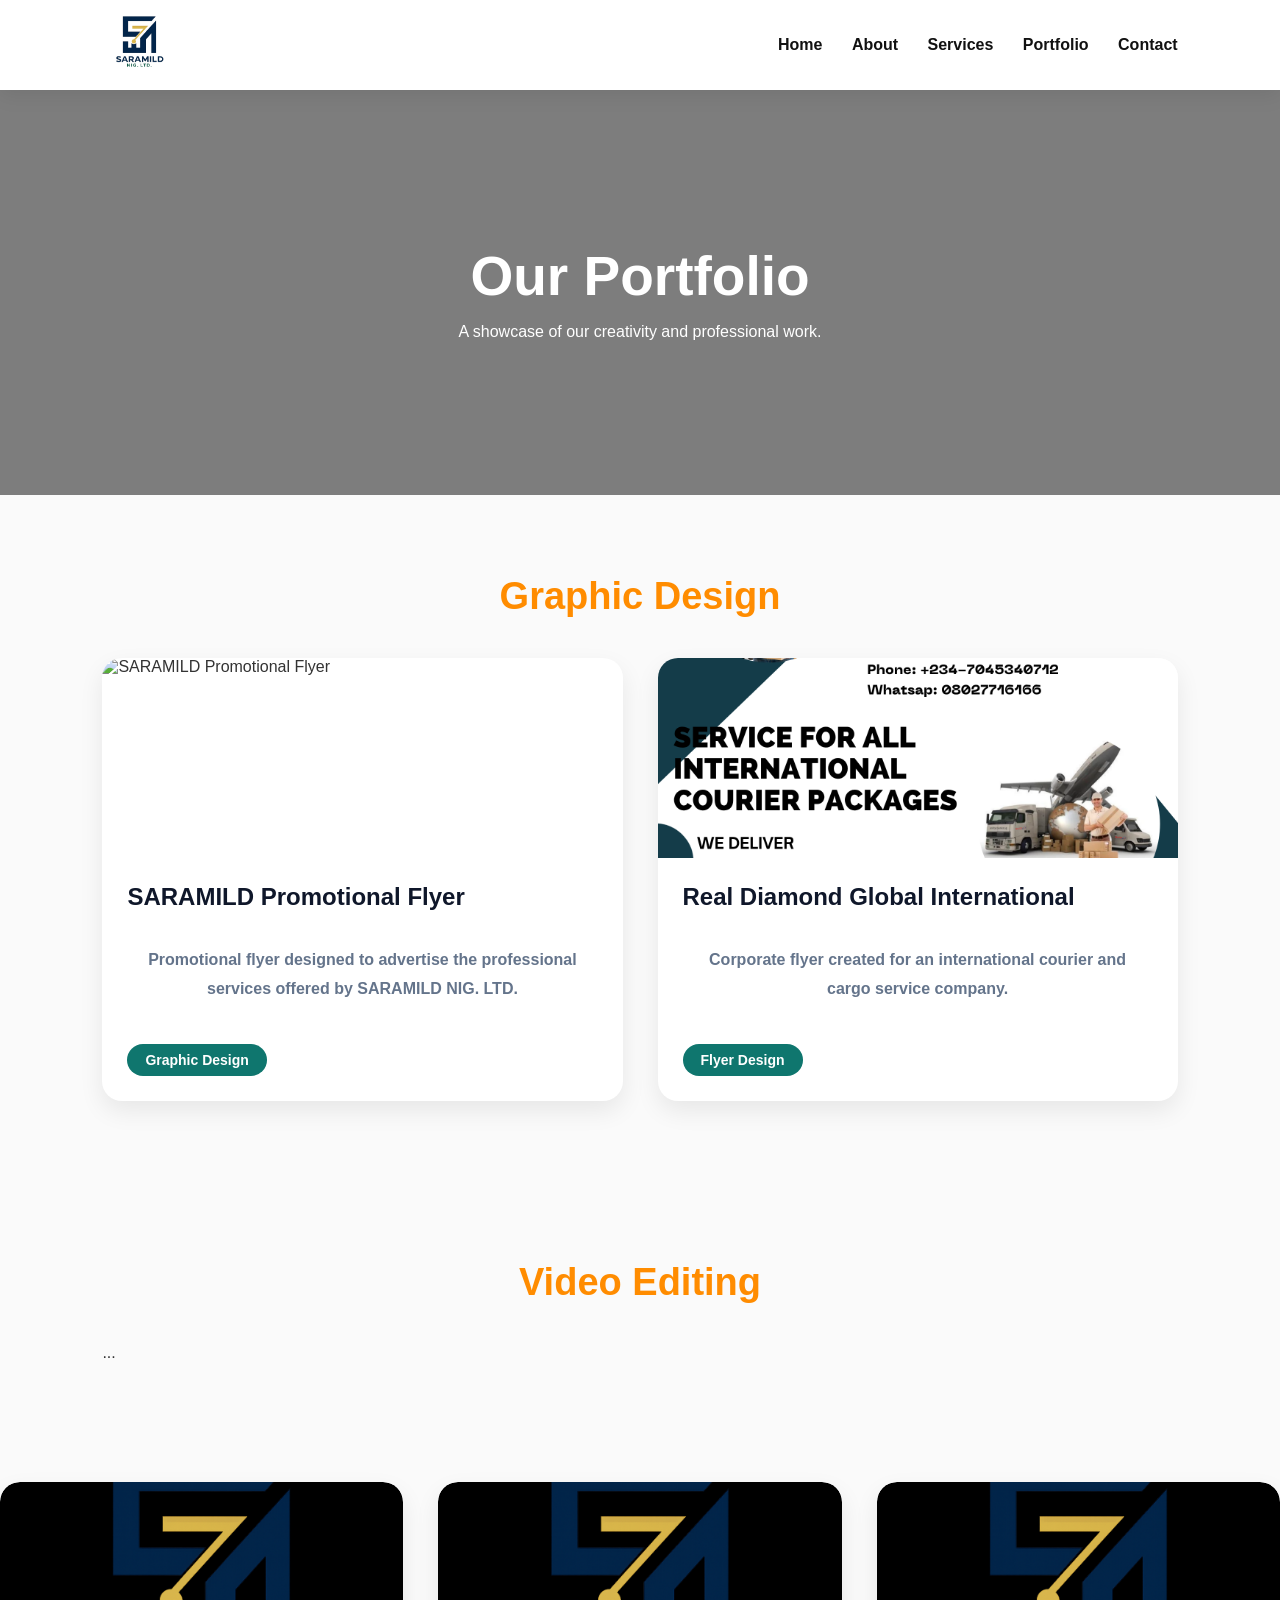
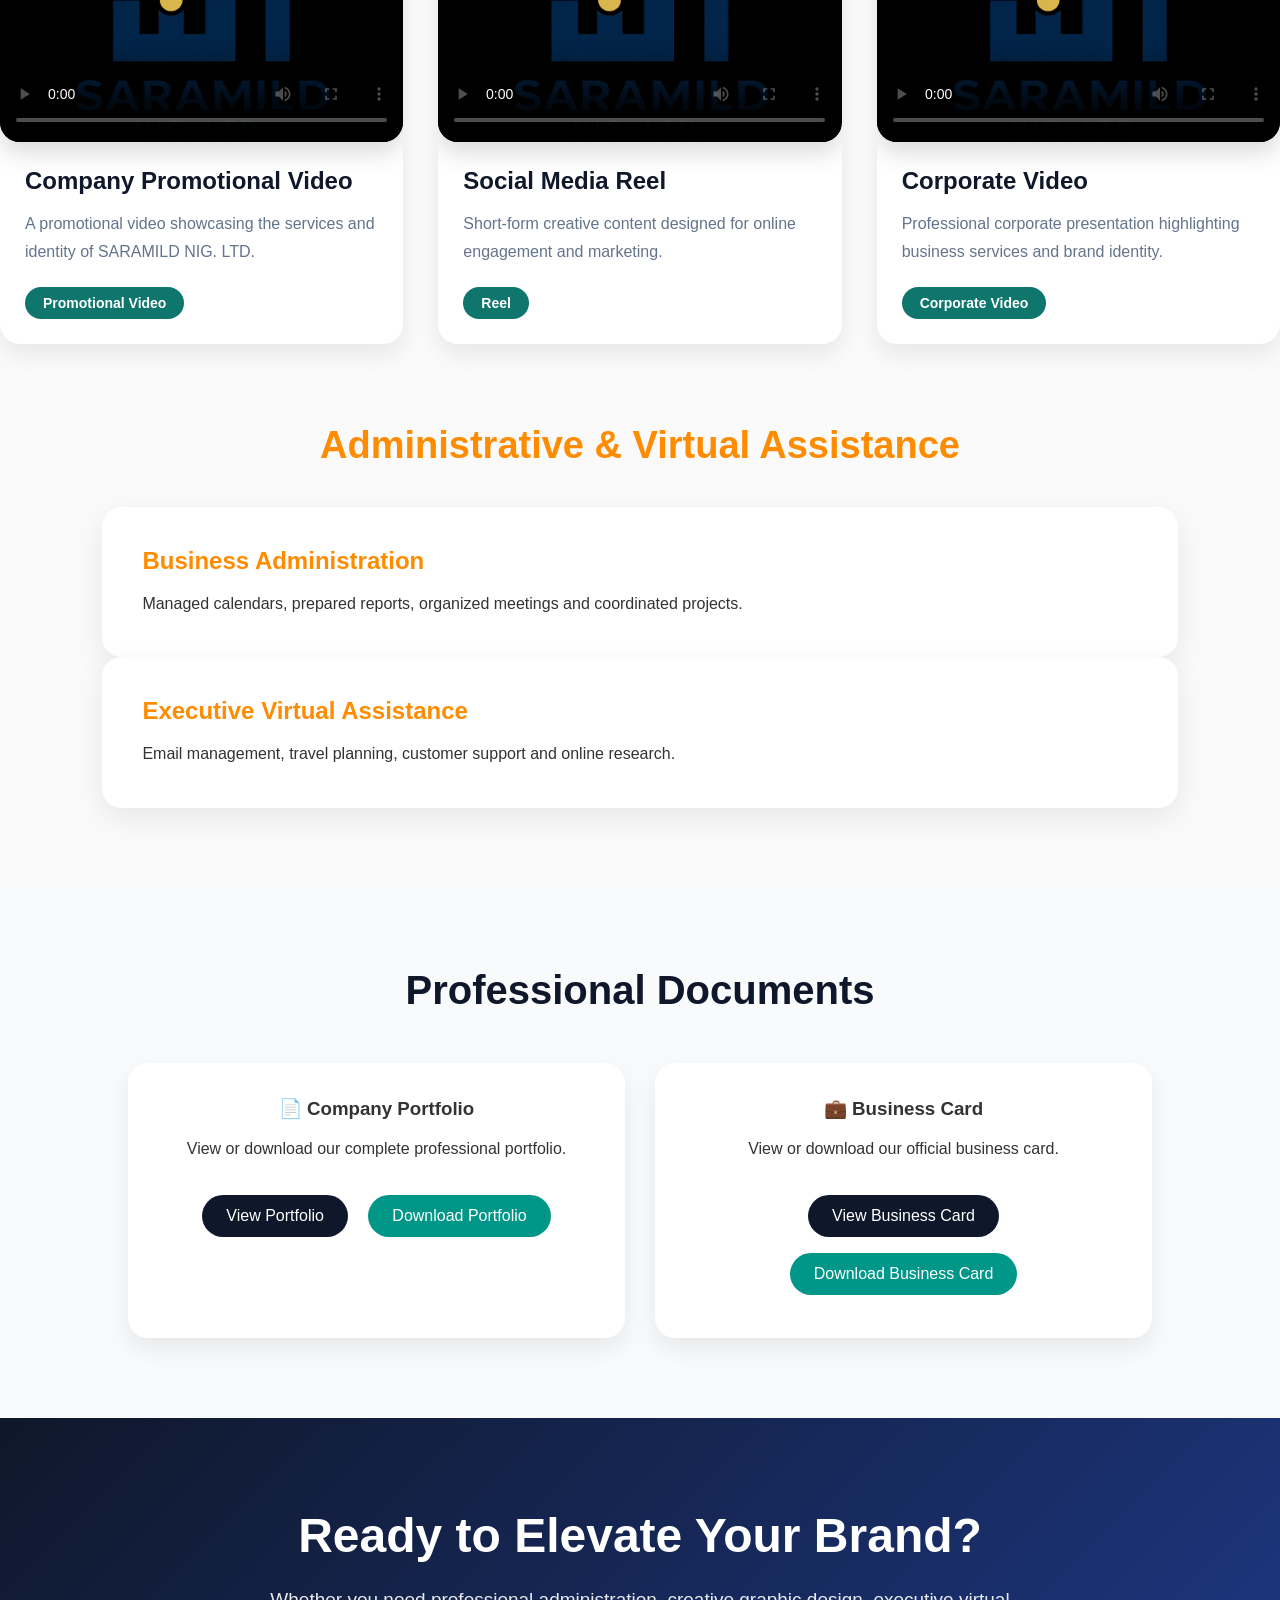
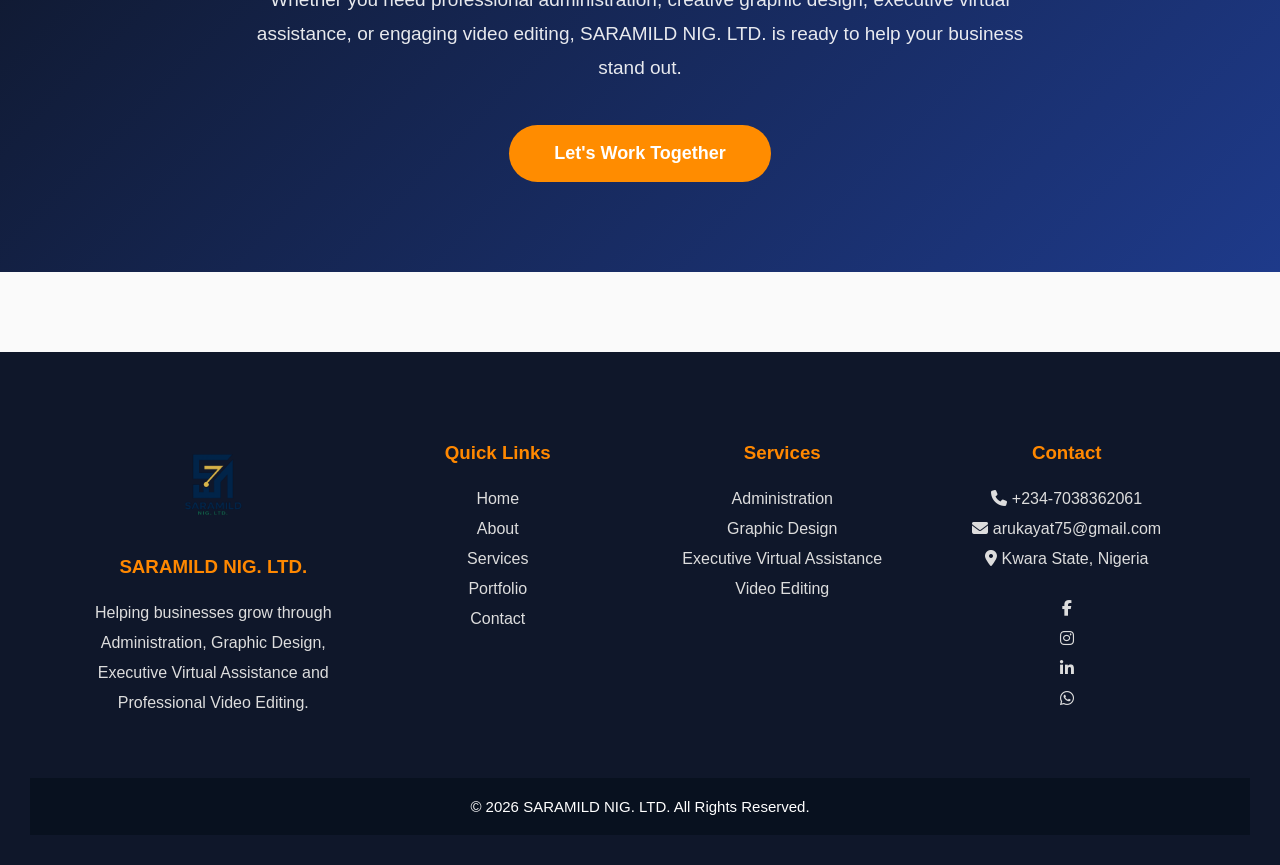
==== portfolio.html @ d6ff6238 "Update SARAMILD website" ====
<!DOCTYPE html>
<html lang="en">

<head>

<link rel="stylesheet"
href="https://cdnjs.cloudflare.com/ajax/libs/font-awesome/6.5.2/css/all.min.css">

<meta charset="UTF-8">
<meta name="viewport" content="width=device-width, initial-scale=1.0">

<title>Portfolio | SARAMILD NIG. LTD.</title>

<link rel="stylesheet" href="style.css">

</head>

<body>

<header>

<div class="logo">

<a href="index.html">

<img src="images/logo.png" alt="SARAMILD Logo">

</a>

</div>

<nav>

<a href="index.html">Home</a>
<a href="about.html">About</a>
<a href="services.html">Services</a>
<a href="portfolio.html">Portfolio</a>
<a href="contact.html">Contact</a>

</nav>

</header>

<section class="page-banner">

<h1>Our Portfolio</h1>

<p>
A showcase of our creativity and professional work.
</p>

</section>

<section class="portfolio">    

<h2>Graphic Design</h2>

<div class="gallery">

    <!-- Project 1 -->
    <div class="gallery-item">

        <img src="images/my-flyer.png" alt="SARAMILD Promotional Flyer">

        <div class="project-info">

            <h3>SARAMILD Promotional Flyer</h3>

            <p>
                Promotional flyer designed to advertise the professional services
                offered by SARAMILD NIG. LTD.
            </p>

            <span class="category">Graphic Design</span>

        </div>

    </div>

    <!-- Project 2 -->
    <div class="gallery-item">

        <img src="images/real-diamond-flyer.png" alt="Real Diamond Global Flyer">

        <div class="project-info">

            <h3>Real Diamond Global International</h3>

            <p>
                Corporate flyer created for an international courier and cargo
                service company.
            </p>

            <span class="category">Flyer Design</span>

        </div>

    </div>

</div>

</section>

<section class="portfolio">

<h2>Video Editing</h2>

<div class="video-gallery">

...

</div>

</section>

<div class="video-gallery">


    <!-- Video 1 -->
    <div class="video-card">

        <video controls poster="images/logo.png">

            <source src="videos/promo.mp4" type="video/mp4">

        </video>

        <div class="project-info">

            <h3>Company Promotional Video</h3>

            <p>
                A promotional video showcasing the services and identity
                of SARAMILD NIG. LTD.
            </p>

            <span class="category">
                Promotional Video
            </span>

        </div>

    </div>





    <!-- Video 2 -->

    <div class="video-card">

        <video controls poster="images/logo.png">

            <source src="videos/reels.mp4" type="video/mp4">

        </video>

        <div class="project-info">

            <h3>Social Media Reel</h3>

            <p>
                Short-form creative content designed for online engagement
                and marketing.
            </p>

            <span class="category">
                Reel
            </span>

        </div>

    </div>






    <!-- Video 3 -->

    <div class="video-card">

        <video controls poster="images/logo.png">

            <source src="videos/corporate.mp4" type="video/mp4">

        </video>

        <div class="project-info">

            <h3>Corporate Video</h3>

            <p>
                Professional corporate presentation highlighting business
                services and brand identity.
            </p>

            <span class="category">
                Corporate Video
            </span>

        </div>

    </div>

</div>



<section class="portfolio">

<h2>Administrative & Virtual Assistance</h2>

<div class="card">

<h3>Business Administration</h3>

<p>

Managed calendars, prepared reports,
organized meetings and coordinated projects.

</p>

</div>

<div class="card">

<h3>Executive Virtual Assistance</h3>

<p>

Email management, travel planning,
customer support and online research.

</p>

</div>

</section>


<section class="documents">

    <h2>Professional Documents</h2>

    <div class="document-grid">

        <div class="document-card">

            <h3>📄 Company Portfolio</h3>

            <p>View or download our complete professional portfolio.</p>

            <a href="Saramild Portfolio.pdf"
               target="_blank"
               class="btn">
               View Portfolio
            </a>

            <a href="Saramild Portfolio.pdf"
               download
               class="btn download">
               Download Portfolio
            </a>

        </div>

        <div class="document-card">

            <h3>💼 Business Card</h3>

            <p>View or download our official business card.</p>

            <a href="Saramild Business Card.pdf"
               target="_blank"
               class="btn">
               View Business Card
            </a>

            <a href="Saramild Business Card.pdf"
               download
               class="btn download">
               Download Business Card
            </a>

        </div>

    </div>

</section>


<section class="cta">

    <h2>Ready to Elevate Your Brand?</h2>

    <p>
        Whether you need professional administration,
        creative graphic design, executive virtual assistance,
        or engaging video editing, SARAMILD NIG. LTD.
        is ready to help your business stand out.
    </p>

    <a href="contact.html" class="cta-btn">
        Let's Work Together
    </a>

</section>



<footer class="footer">

    <div class="footer-container">

        <div class="footer-box">
            <img src="images/logo.png" class="footer-logo">

            <h3>SARAMILD NIG. LTD.</h3>

            <p>
                Helping businesses grow through
                Administration, Graphic Design,
                Executive Virtual Assistance and
                Professional Video Editing.
            </p>
        </div>

        <div class="footer-box">

            <h3>Quick Links</h3>

            <a href="index.html">Home</a>

            <a href="about.html">About</a>

            <a href="services.html">Services</a>

            <a href="portfolio.html">Portfolio</a>

            <a href="contact.html">Contact</a>

        </div>

        <div class="footer-box">

            <h3>Services</h3>

            <p>Administration</p>

            <p>Graphic Design</p>

            <p>Executive Virtual Assistance</p>

            <p>Video Editing</p>

        </div>

        <div class="footer-box">

            <h3>Contact</h3>

            <p>
                <i class="fa-solid fa-phone"></i>

                +234-7038362061
            </p>

            <p>
                <i class="fa-solid fa-envelope"></i>

                arukayat75@gmail.com
            </p>

            <p>
                <i class="fa-solid fa-location-dot"></i>

                Kwara State, Nigeria
            </p>

            <div class="social-icons">

                <a href="#"><i class="fab fa-facebook-f"></i></a>

                <a href="#"><i class="fab fa-instagram"></i></a>

                <a href="#"><i class="fab fa-linkedin-in"></i></a>

                <a href="#"><i class="fab fa-whatsapp"></i></a>

            </div>

        </div>

    </div>

    <div class="footer-bottom">

        © 2026 SARAMILD NIG. LTD.
        All Rights Reserved.

    </div>

</footer>

<script src="js/script.js"></script>

</body>


</html>
---- style.css ----
:root{

--primary:#ff8c00;
--dark:#111;
--light:#ffffff;
--text:#333;

}


*{

margin:0;
padding:0;
box-sizing:border-box;

}


body{

font-family:'Segoe UI',sans-serif;
background:#fafafa;
color:var(--text);

}



header{

height:80px;
padding:0 8%;
min-height:90px;

display:flex;
justify-content:space-between;
align-items:center;

background:white;

box-shadow:0 5px 20px rgba(0,0,0,.08);

position:sticky;
top:0;
z-index:10;

}



.logo img{
    height:75px;
    width:auto;
    transition:.4s;
}

.logo img:hover{
    transform:scale(1.08);
}

.logo span{

color:var(--dark);

}



nav a{

margin-left:25px;
text-decoration:none;
color:var(--dark);
font-weight:600;

}


nav a:hover{

color:var(--primary);

}




.hero{

display:flex;

justify-content:space-between;

align-items:center;

padding:100px 8%;

background:#f8f9fc;

}



.hero-text{

max-width:650px;
color:#1e293b;

}



.hero h1{

font-size:58px;
line-height:1.1;

margin-bottom:20px;

font-weight:800;

color:#0f172a;

}


.hero p{

font-size:22px;

line-height:1.8;

margin-bottom:35px;

color:#475569;

}




.button{

background:#0f766e;

color:white;

padding:16px 40px;

border-radius:40px;

text-decoration:none;

display:inline-block;

font-weight:bold;

transition:.3s;

}

.button:hover{

background:#115e59;

transform:translateY(-3px);

}



.welcome{

text-align:center;

padding:90px 10%;

}



.welcome h2{

font-size:40px;
margin-bottom:20px;

}



.welcome p{

font-size:20px;
line-height:1.8;

}




.cards{

display:grid;

grid-template-columns:repeat(2,2fr);

gap:30px;

padding:50px 8%;

}




.card{

background:white;

padding:40px;

border-radius:20px;

box-shadow:0 10px 30px rgba(0,0,0,.08);

transition:.3s;

}



.card:hover{

transform:translateY(-10px);

}



.card h3{

color:var(--primary);

margin-bottom:15px;

}





footer{

background:var(--dark);
color:white;

text-align:center;

padding:30px;

}




@media(max-width:800px){


header{

flex-direction:column;
height:auto;
padding:20px;

}


nav{

margin-top:15px;

}



.hero h1{

font-size:38px;

}



.cards{

grid-template-columns:1fr;

}


}

.page-banner{

height:45vh;

background:

linear-gradient(
rgba(0,0,0,.5),
rgba(0,0,0,.5)
),

url("../images/about.jpg");


background-size:cover;
background-position:center;

display:flex;
flex-direction:column;
justify-content:center;
align-items:center;

color:white;

text-align:center;

}



.page-banner h1{

font-size:55px;
margin-bottom:15px;

}

.card p{

line-height:1.7;

}


.cards{

align-items:stretch;

}


.card h3{

font-size:24px;

}



.portfolio{

padding:80px 8%;

}

.portfolio h2{

text-align:center;
margin-bottom:40px;
font-size:38px;

color:var(--primary);

}

.gallery{

display:grid;

grid-template-columns:repeat(auto-fit,minmax(280px,1fr));

gap:30px;

}

.gallery-item{

background:white;

border-radius:20px;

overflow:hidden;

box-shadow:0 10px 25px rgba(0,0,0,.1);

transition:.4s;

}

.gallery-item:hover{

transform:translateY(-10px);

}

.gallery-item img{

width:100%;

height:250px;

object-fit:cover;

display:block;

}

.gallery-item p{

padding:20px;

font-weight:bold;

text-align:center;

}

.video-gallery{

display:grid;

grid-template-columns:repeat(auto-fit,minmax(350px,1fr));

gap:30px;

}

.video-gallery video{

width:100%;

border-radius:20px;

box-shadow:0 10px 25px rgba(0,0,0,.15);

}

.hero-image img{

width:420px;

border-radius:30px;

box-shadow:0 15px 40px rgba(0,0,0,.2);

}



/* ==========================
   Portfolio Cards
========================== */

.gallery{

display:grid;

grid-template-columns:repeat(auto-fit,minmax(350px,1fr));

gap:35px;

margin-top:40px;

}

.gallery-item{

background:#ffffff;

border-radius:20px;

overflow:hidden;

box-shadow:0 10px 25px rgba(0,0,0,.08);

transition:.4s ease;

}

.gallery-item:hover{

transform:translateY(-10px);

box-shadow:0 20px 35px rgba(0,0,0,.15);

}

.gallery-item img{

width:100%;

height:200px;

object-fit:cover;

display:block;

}

.project-info{

padding:25px;

}

.project-info h3{

font-size:24px;

margin-bottom:15px;

color:#0f172a;

}

.project-info p{

color:#64748b;

line-height:1.8;

margin-bottom:20px;

}

.category{

display:inline-block;

background:#0f766e;

color:white;

padding:8px 18px;

border-radius:30px;

font-size:14px;

font-weight:bold;

}





/* ==========================
   Video Portfolio
========================== */

.video-gallery{

display:grid;

grid-template-columns:repeat(auto-fit,minmax(350px,1fr));

gap:35px;

margin-top:40px;

}

.video-card{

background:white;

border-radius:20px;

overflow:hidden;

box-shadow:0 10px 25px rgba(0,0,0,.08);

transition:.4s;

}

.video-card:hover{

transform:translateY(-10px);

box-shadow:0 18px 35px rgba(0,0,0,.15);

}

.video-card video{

width:100%;

height:260px;

object-fit:cover;

display:block;

background:black;

}




/* ===========================
   PREMIUM FOOTER
=========================== */

.footer{
    background:#0f172a;
    color:white;
    margin-top:80px;
}

.footer-container{
    width:90%;
    max-width:1300px;
    margin:auto;
    padding:60px 0;
    display:grid;
    grid-template-columns:repeat(auto-fit,minmax(230px,1fr));
    gap:40px;
}

.footer-logo{
    width:90px;
    margin-bottom:20px;
}

.footer-box h3{
    margin-bottom:20px;
    color:#ff8800;
}

.footer-box p,
.footer-box a{
    color:#ddd;
    text-decoration:none;
    line-height:30px;
    display:block;
    transition:.3s;
}

.footer-box a:hover{
    color:#ff8800;
    transform:translateX(8px);
}

.social-icons{
    margin-top:20px;
}

.social-icons a{
    transition:0.4s;
}

.social-icons a:hover{
    transform:translateY(-8px) scale(1.1);
}

.social-icons a:hover{
    background:#ff8800;
    color:white;
    transform:translateY(-6px);
}

.footer-bottom{
    background:#08111f;
    text-align:center;
    padding:20px;
    font-size:15px;
}




.whatsapp-float{

position:fixed;

bottom:25px;

right:25px;

width:65px;

height:65px;

background:#25D366;

color:white;

border-radius:50%;

display:flex;

justify-content:center;

align-items:center;

font-size:35px;

text-decoration:none;

box-shadow:0 10px 30px rgba(0,0,0,.25);

z-index:999;

animation:bounce 2.5s infinite;

transition:.4s;

}

.whatsapp-float:hover{

transform:scale(1.1);

}

@keyframes bounce{

0%,100%{

transform:translateY(0);

}

50%{

transform:translateY(-10px);

}

}



/* ==========================
      CALL TO ACTION
========================== */

.cta{

padding:90px 10%;

text-align:center;

background:linear-gradient(135deg,#0f172a,#1e3a8a);

color:white;

}

.cta h2{

font-size:48px;

margin-bottom:20px;

}

.cta p{

max-width:800px;

margin:auto;

font-size:19px;

line-height:1.8;

opacity:.9;

margin-bottom:40px;

}

.cta-btn{

display:inline-block;

padding:18px 45px;

background:#ff8c00;

color:white;

text-decoration:none;

font-size:18px;

font-weight:bold;

border-radius:50px;

transition:.4s;

}

.cta-btn:hover{

background:#009688;

transform:translateY(-6px);

box-shadow:0 15px 35px rgba(0,0,0,.25);

}



/* ==========================
   PROFESSIONAL DOCUMENTS
========================== */

.documents{
    padding:80px 10%;
    background:#f8fafc;
    text-align:center;
}

.documents h2{
    font-size:40px;
    color:#0f172a;
    margin-bottom:50px;
}

.document-grid{
    display:grid;
    grid-template-columns:repeat(auto-fit,minmax(320px,1fr));
    gap:30px;
}

.document-card{
    background:#fff;
    padding:35px;
    border-radius:20px;
    box-shadow:0 10px 25px rgba(0,0,0,.08);
    transition:.3s;
}

.document-card:hover{
    transform:translateY(-8px);
}

.document-card h3{
    margin-bottom:15px;
}

.document-card p{
    margin-bottom:25px;
    line-height:1.7;
}

.document-card .btn{
    display:inline-block;
    margin:8px;
    padding:12px 24px;
    background:#0f172a;
    color:#fff;
    text-decoration:none;
    border-radius:30px;
    transition:.3s;
}

.document-card .btn:hover{
    background:#ff8800;
}

.document-card .download{
    background:#009688;
}

.document-card .download:hover{
    background:#0f172a;
}
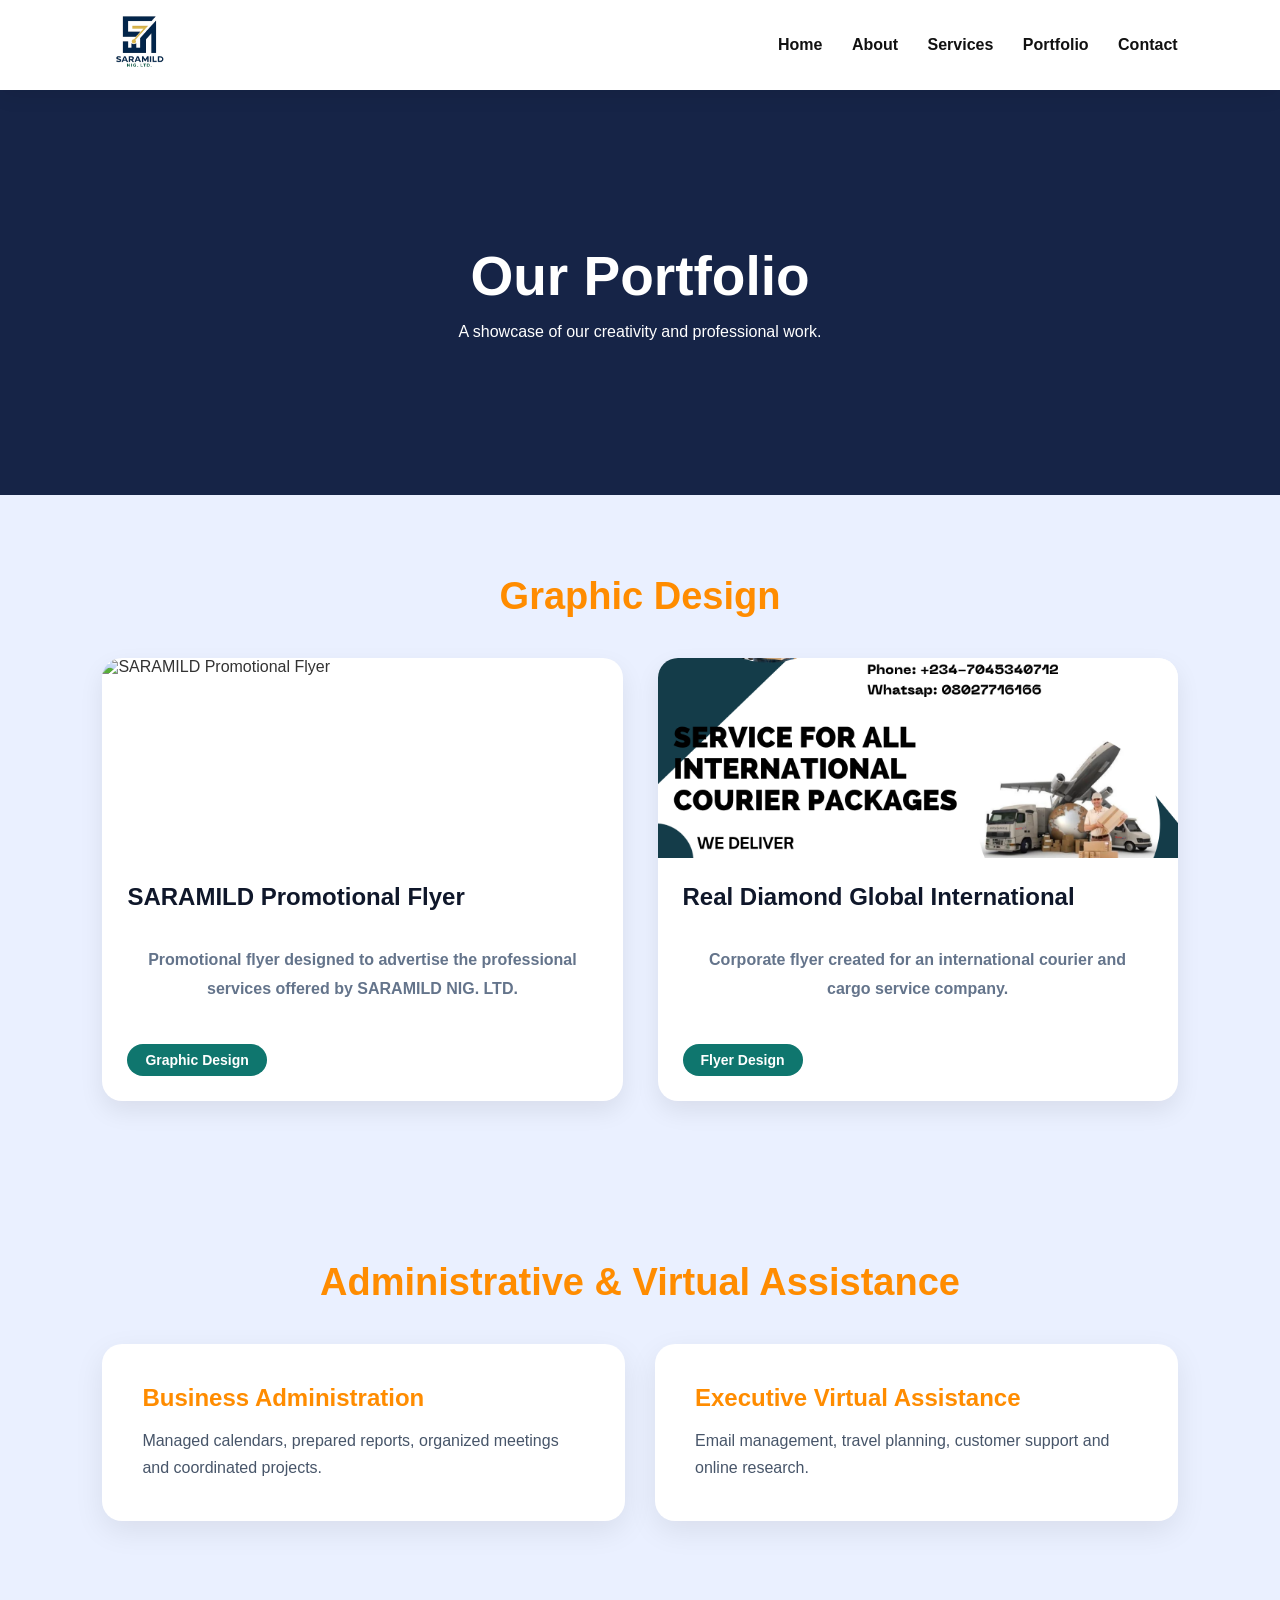
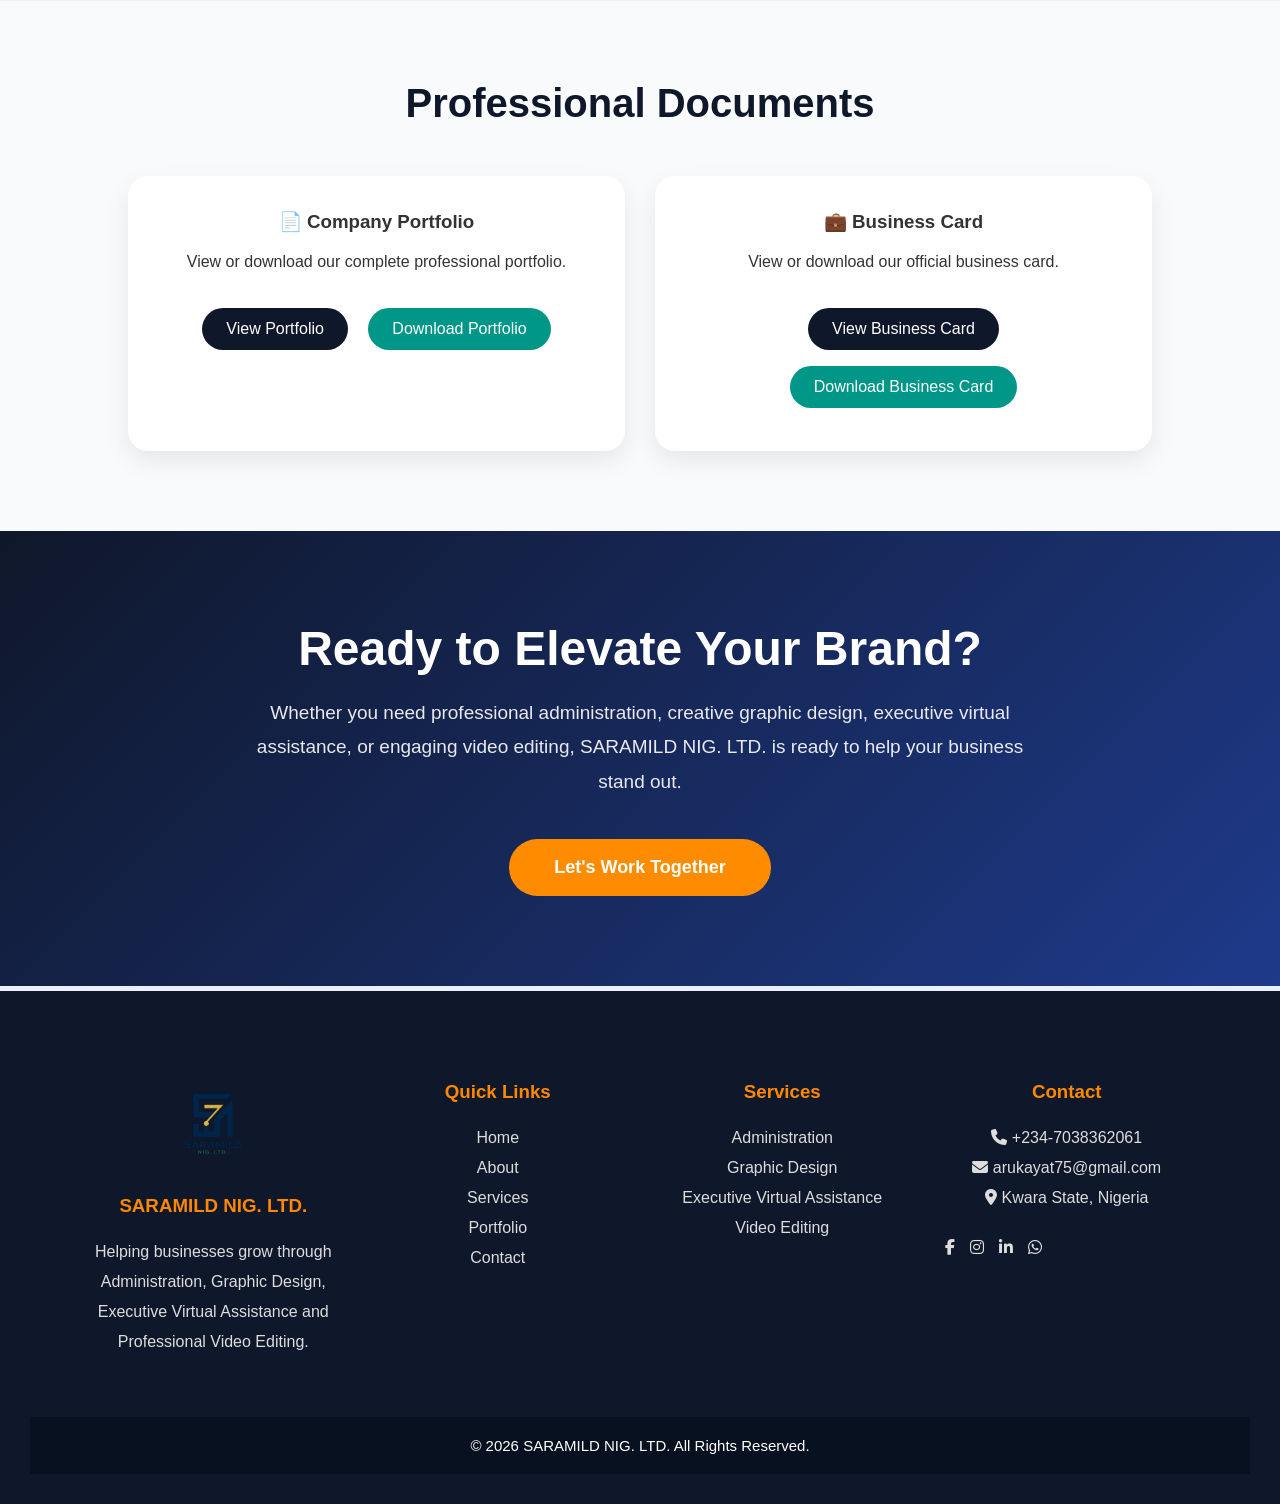
==== commit f36808f6: "Update website" ====
--- a/portfolio.html
+++ b/portfolio.html
@@ -101,143 +101,39 @@
 
 </section>
 
+
+
+
 <section class="portfolio">
 
-<h2>Video Editing</h2>
-
-<div class="video-gallery">
-
-...
-
-</div>
-
-</section>
-
-<div class="video-gallery">
-
-
-    <!-- Video 1 -->
-    <div class="video-card">
-
-        <video controls poster="images/logo.png">
-
-            <source src="videos/promo.mp4" type="video/mp4">
-
-        </video>
-
-        <div class="project-info">
-
-            <h3>Company Promotional Video</h3>
-
-            <p>
-                A promotional video showcasing the services and identity
-                of SARAMILD NIG. LTD.
-            </p>
-
-            <span class="category">
-                Promotional Video
-            </span>
-
-        </div>
-
-    </div>
-
-
-
-
-
-    <!-- Video 2 -->
-
-    <div class="video-card">
-
-        <video controls poster="images/logo.png">
-
-            <source src="videos/reels.mp4" type="video/mp4">
-
-        </video>
-
-        <div class="project-info">
-
-            <h3>Social Media Reel</h3>
-
-            <p>
-                Short-form creative content designed for online engagement
-                and marketing.
-            </p>
-
-            <span class="category">
-                Reel
-            </span>
-
-        </div>
-
-    </div>
-
-
-
-
-
-
-    <!-- Video 3 -->
-
-    <div class="video-card">
-
-        <video controls poster="images/logo.png">
-
-            <source src="videos/corporate.mp4" type="video/mp4">
-
-        </video>
-
-        <div class="project-info">
-
-            <h3>Corporate Video</h3>
-
-            <p>
-                Professional corporate presentation highlighting business
-                services and brand identity.
-            </p>
-
-            <span class="category">
-                Corporate Video
-            </span>
-
-        </div>
-
-    </div>
-
-</div>
-
-
-
-<section class="portfolio">
-
-<h2>Administrative & Virtual Assistance</h2>
-
-<div class="card">
-
-<h3>Business Administration</h3>
-
-<p>
-
-Managed calendars, prepared reports,
-organized meetings and coordinated projects.
-
-</p>
-
-</div>
-
-<div class="card">
-
-<h3>Executive Virtual Assistance</h3>
-
-<p>
-
-Email management, travel planning,
-customer support and online research.
-
-</p>
-
-</div>
+    <h2>Administrative & Virtual Assistance</h2>
+
+    <div class="portfolio-service-cards">
+
+        <div class="portfolio-service-card">
+
+            <h3>Business Administration</h3>
+
+            <p>
+                Managed calendars, prepared reports,
+                organized meetings and coordinated projects.
+            </p>
+
+        </div>
+
+
+        <div class="portfolio-service-card">
+
+            <h3>Executive Virtual Assistance</h3>
+
+            <p>
+                Email management, travel planning,
+                customer support and online research.
+            </p>
+
+        </div>
+
+    </div>
 
 </section>
 
--- a/style.css
+++ b/style.css
@@ -20,7 +20,7 @@
 body{
 
 font-family:'Segoe UI',sans-serif;
-background:#fafafa;
+background:#eaf0ff;
 color:var(--text);
 
 }
@@ -294,7 +294,7 @@
 
 .cards{
 
-grid-template-columns:1fr;
+grid-template-columns:2fr;
 
 }
 
@@ -305,7 +305,7 @@
 
 height:45vh;
 
-background:
+background:#162447;
 
 linear-gradient(
 rgba(0,0,0,.5),
@@ -557,62 +557,6 @@
 
 
 
-
-/* ==========================
-   Video Portfolio
-========================== */
-
-.video-gallery{
-
-display:grid;
-
-grid-template-columns:repeat(auto-fit,minmax(350px,1fr));
-
-gap:35px;
-
-margin-top:40px;
-
-}
-
-.video-card{
-
-background:white;
-
-border-radius:20px;
-
-overflow:hidden;
-
-box-shadow:0 10px 25px rgba(0,0,0,.08);
-
-transition:.4s;
-
-}
-
-.video-card:hover{
-
-transform:translateY(-10px);
-
-box-shadow:0 18px 35px rgba(0,0,0,.15);
-
-}
-
-.video-card video{
-
-width:100%;
-
-height:260px;
-
-object-fit:cover;
-
-display:block;
-
-background:black;
-
-}
-
-
-
-
 /* ===========================
    PREMIUM FOOTER
 =========================== */
@@ -620,7 +564,7 @@
 .footer{
     background:#0f172a;
     color:white;
-    margin-top:80px;
+    margin-top:5px;
 }
 
 .footer-container{
@@ -658,6 +602,9 @@
 }
 
 .social-icons{
+    display: flex;
+    flex-direction: row;
+    gap: 15px;
     margin-top:20px;
 }
 
@@ -885,4 +832,120 @@
 
 .document-card .download:hover{
     background:#0f172a;
+}
+
+
+/* ==========================
+   ABOUT PAGE CARDS
+========================== */
+
+.about-cards{
+
+    display:grid;
+
+    grid-template-columns:repeat(3,1fr);
+
+    gap:30px;
+
+    padding:50px 8%;
+
+}
+
+
+.about-card{
+
+    background:white;
+
+    padding:40px;
+
+    border-radius:20px;
+
+    box-shadow:0 10px 30px rgba(0,0,0,.08);
+
+    transition:.3s;
+
+}
+
+
+.about-card:hover{
+
+    transform:translateY(-10px);
+
+}
+
+
+.about-card h3{
+
+    color:var(--primary);
+
+    margin-bottom:15px;
+
+    font-size:24px;
+
+}
+
+
+.about-card p{
+
+    line-height:1.7;
+
+}
+
+
+/* ==========================
+   PORTFOLIO SERVICE CARDS
+========================== */
+
+.portfolio-service-cards{
+
+    display:grid;
+
+    grid-template-columns:repeat(2,1fr);
+
+    gap:30px;
+
+    margin-top:40px;
+
+}
+
+
+.portfolio-service-card{
+
+    background:white;
+
+    padding:40px;
+
+    border-radius:20px;
+
+    box-shadow:0 10px 30px rgba(0,0,0,.08);
+
+    transition:.3s;
+
+}
+
+
+.portfolio-service-card:hover{
+
+    transform:translateY(-8px);
+
+}
+
+
+.portfolio-service-card h3{
+
+    color:var(--primary);
+
+    font-size:24px;
+
+    margin-bottom:15px;
+
+}
+
+
+.portfolio-service-card p{
+
+    line-height:1.7;
+
+    color:#475569;
+
 }
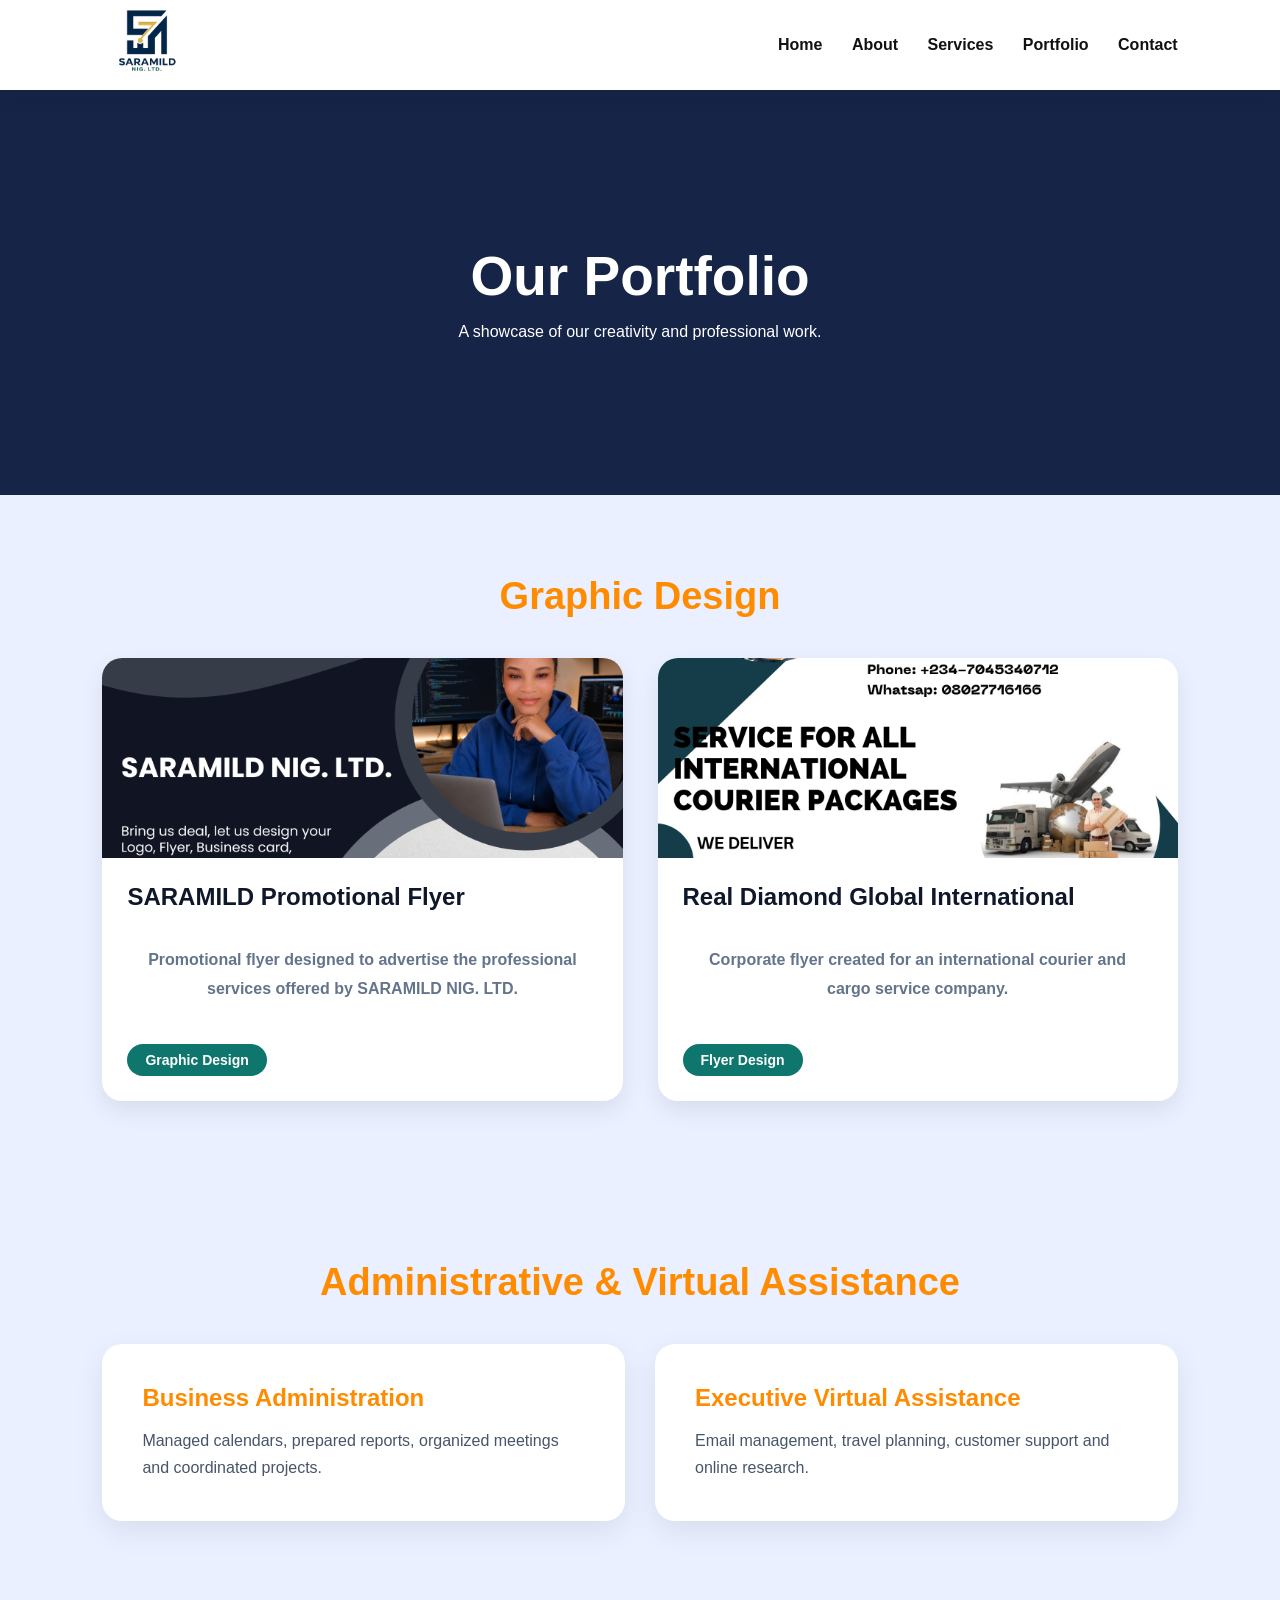
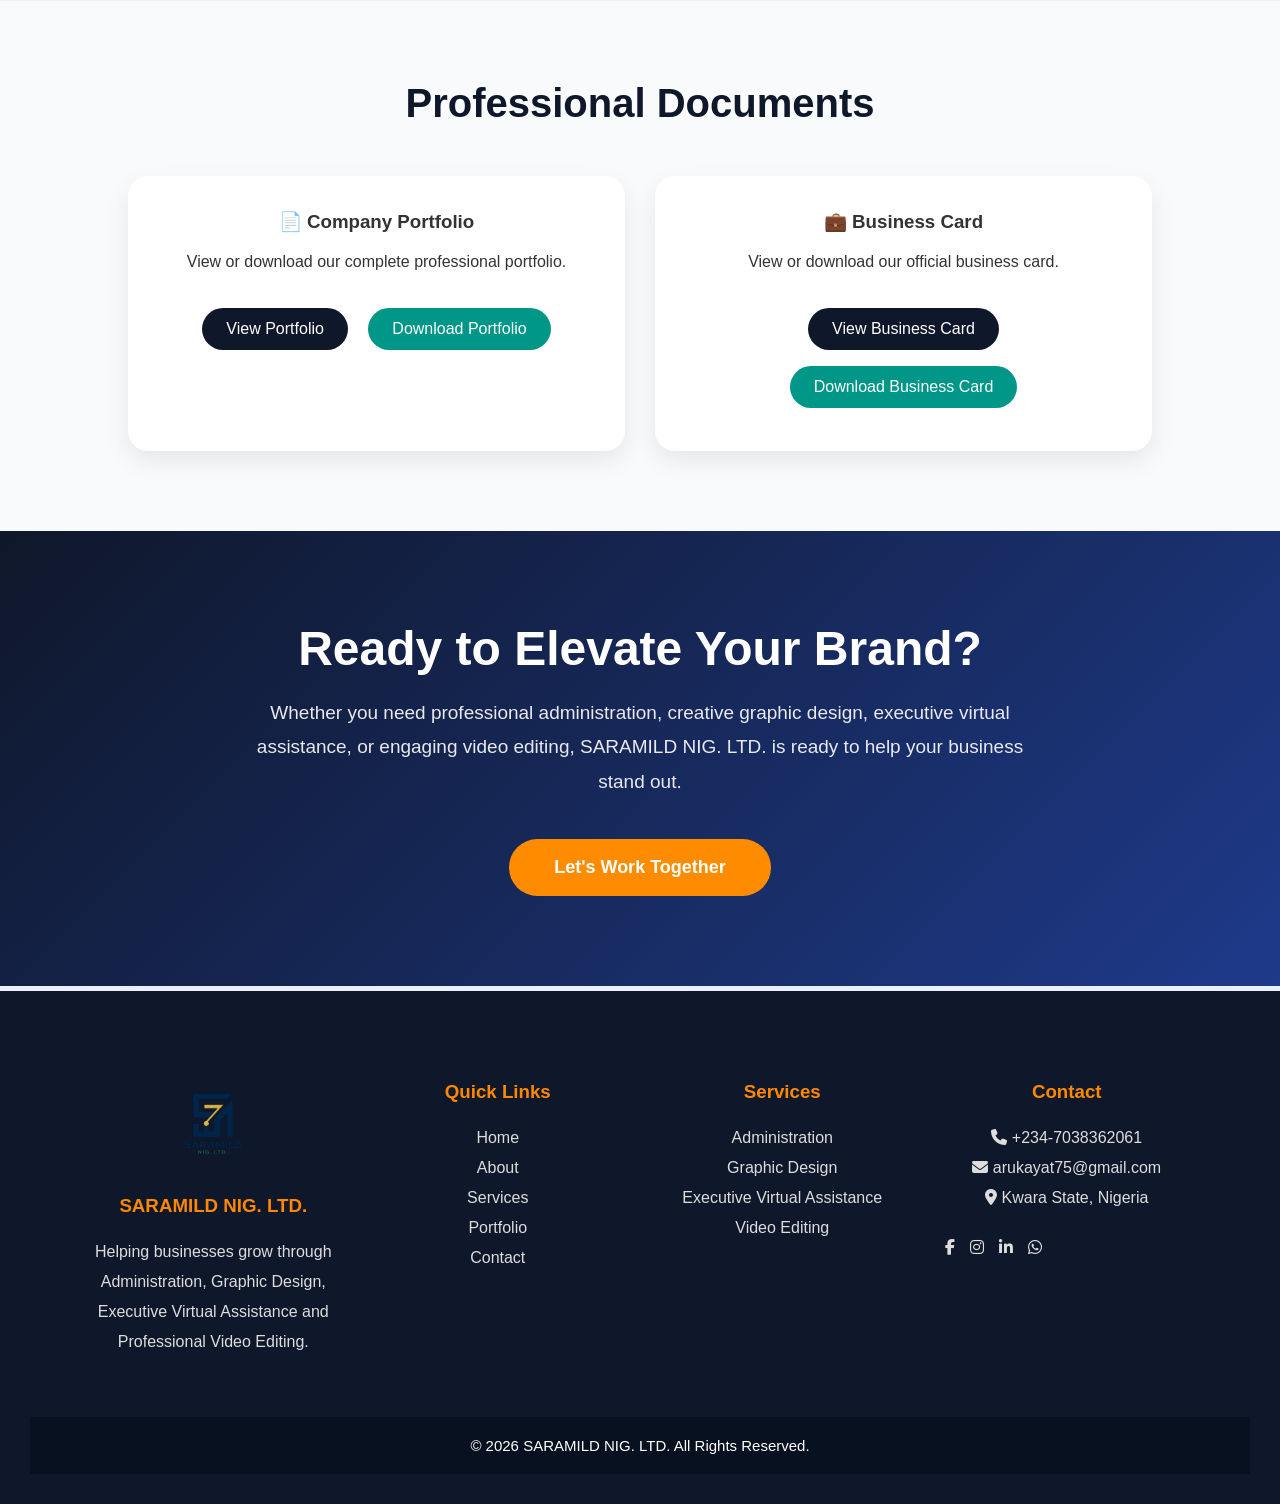
==== commit 435908ea: "update website" ====
--- a/portfolio.html
+++ b/portfolio.html
@@ -60,7 +60,7 @@
     <!-- Project 1 -->
     <div class="gallery-item">
 
-        <img src="images/my-flyer.png" alt="SARAMILD Promotional Flyer">
+        <img src="images/My-Flyer.png" alt="SARAMILD Promotional Flyer">
 
         <div class="project-info">
 
--- a/style.css
+++ b/style.css
@@ -19,7 +19,7 @@
 
 body{
 
-font-family:'Segoe UI',sans-serif;
+font-family:'Avenir Next LT Pro',sans-serif;
 background:#eaf0ff;
 color:var(--text);
 
@@ -50,13 +50,13 @@
 
 
 .logo img{
-    height:75px;
+    height:90px;
     width:auto;
     transition:.4s;
 }
 
 .logo img:hover{
-    transform:scale(1.08);
+    transform:scale(1.10);
 }
 
 .logo span{
